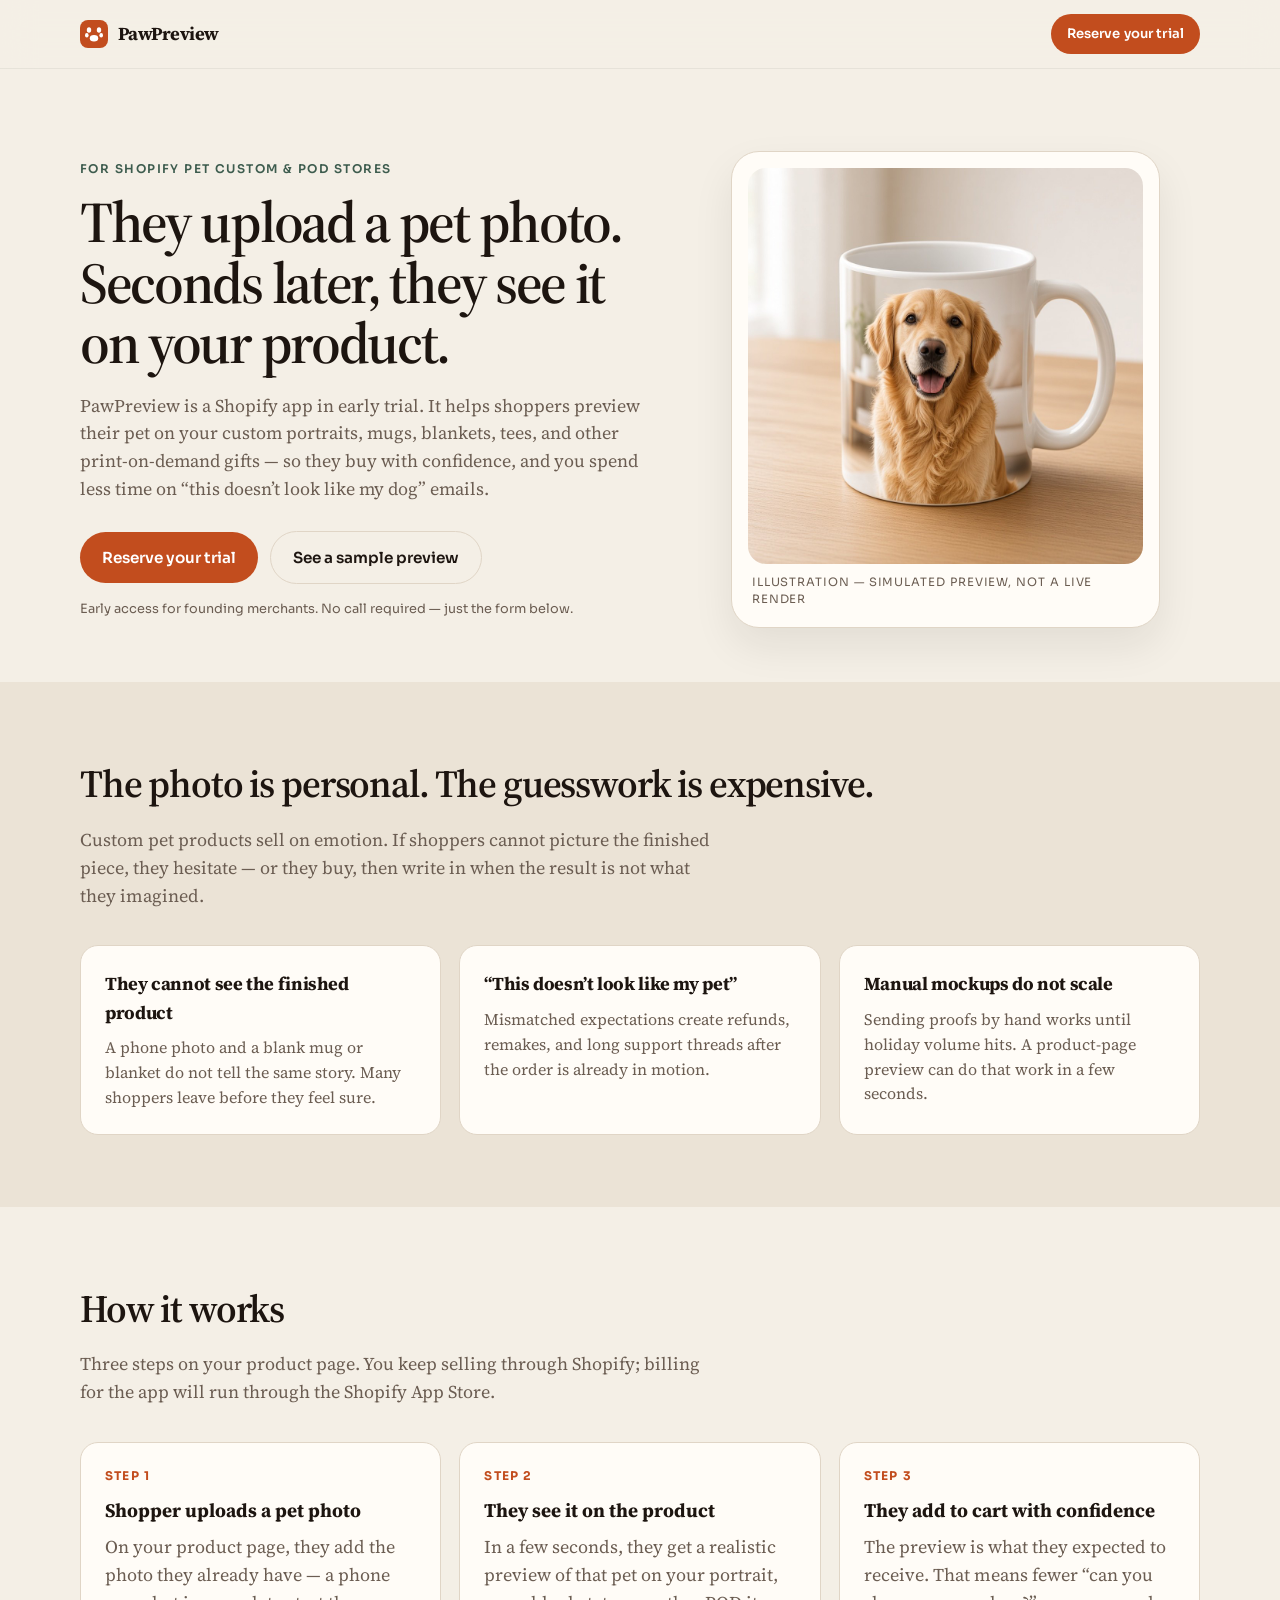
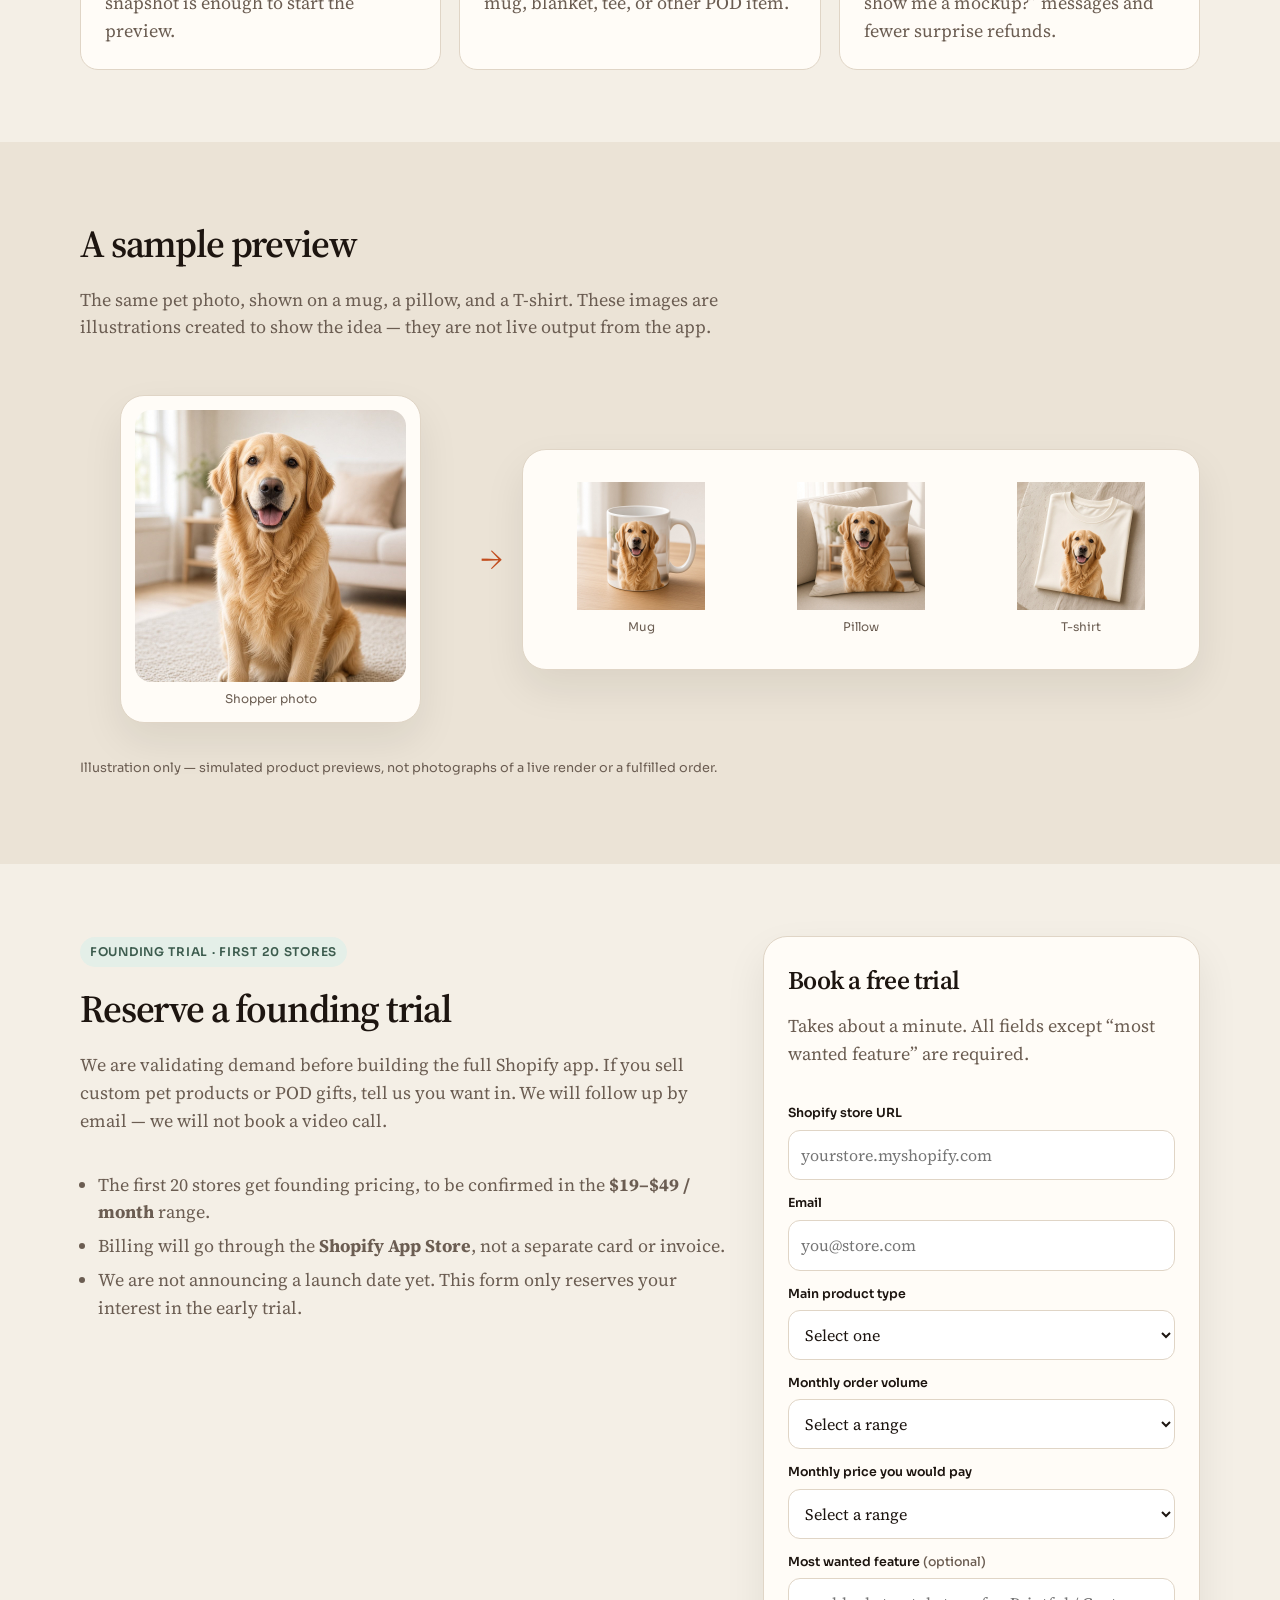
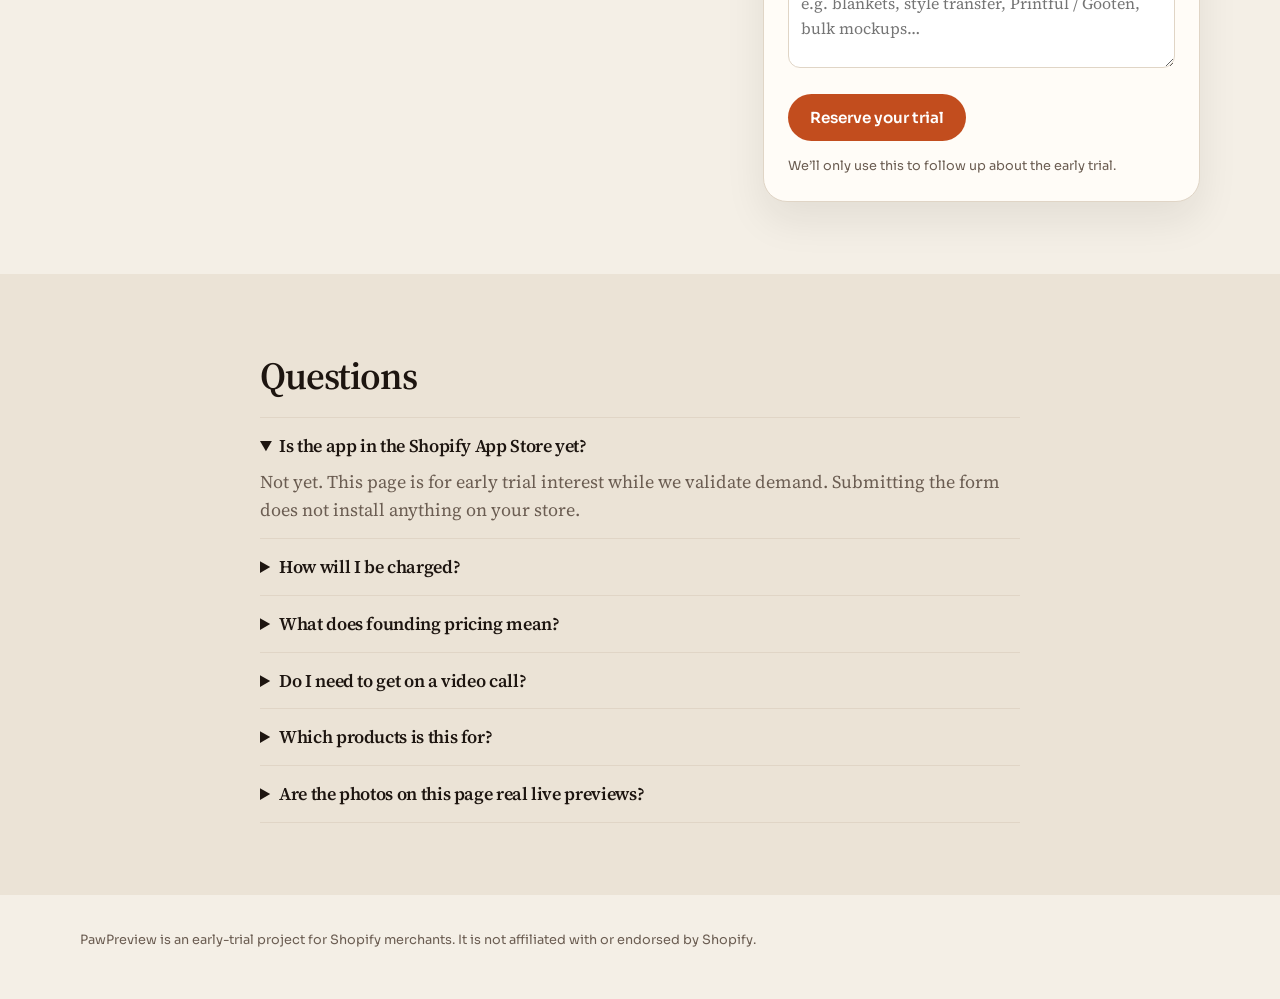
==== site/index.html @ baf6f9ef "Serve the landing page as a static site and accept JSON trial forms." ====
<!DOCTYPE html>
<html lang="en">
<head>
  <meta charset="utf-8">
  <meta name="viewport" content="width=device-width, initial-scale=1">
  <title>PawPreview — See their pet on your product, before they buy</title>
  <meta name="description" content="A Shopify app for custom pet and print-on-demand stores. Shoppers upload a pet photo and see a realistic preview on your portraits, mugs, blankets, or tees in seconds.">
  <meta name="robots" content="index,follow">
  <link rel="icon" href="favicon.svg" type="image/svg+xml">
  <link rel="preconnect" href="https://fonts.googleapis.com">
  <link rel="preconnect" href="https://fonts.gstatic.com" crossorigin>
  <link href="https://fonts.googleapis.com/css2?family=Sora:wght@500;600;700&family=Source+Serif+4:opsz,wght@8..60,500;8..60,600;8..60,700&display=swap" rel="stylesheet">
  <link rel="stylesheet" href="style.css">
</head>
<body>
  <header class="site">
    <div class="wrap nav">
      <a class="wordmark" href="#top">
        <svg width="28" height="28" viewBox="0 0 28 28" aria-hidden="true">
          <rect width="28" height="28" rx="8" fill="#C24D1E"/>
          <ellipse cx="9" cy="10" rx="2.2" ry="2.7" fill="#fff"/>
          <ellipse cx="19" cy="10" rx="2.2" ry="2.7" fill="#fff"/>
          <ellipse cx="6.8" cy="15.2" rx="1.8" ry="2.3" fill="#fff"/>
          <ellipse cx="21.2" cy="15.2" rx="1.8" ry="2.3" fill="#fff"/>
          <ellipse cx="14" cy="18.2" rx="4.2" ry="3.3" fill="#fff"/>
        </svg>
        PawPreview
      </a>
      <a class="nav-cta" href="#trial">Reserve your trial</a>
    </div>
  </header>

  <main id="top">
    <div class="wrap hero">
      <div>
        <p class="eyebrow">For Shopify pet custom &amp; POD stores</p>
        <h1>They upload a pet photo. Seconds later, they see it on your product.</h1>
        <p class="lede">PawPreview is a Shopify app in early trial. It helps shoppers preview their pet on your custom portraits, mugs, blankets, tees, and other print-on-demand gifts — so they buy with confidence, and you spend less time on “this doesn’t look like my dog” emails.</p>
        <div class="actions">
          <a class="btn btn-primary" href="#trial">Reserve your trial</a>
          <a class="btn btn-ghost" href="#demo">See a sample preview</a>
        </div>
        <p class="note">Early access for founding merchants. No call required — just the form below.</p>
      </div>
      <figure class="hero-art">
        <img src="images/product-mug.jpg" alt="Illustration of a golden retriever photo printed on a white mug">
        <figcaption class="caption">Illustration — simulated preview, not a live render</figcaption>
      </figure>
    </div>

    <section class="alt" id="problem">
      <div class="wrap">
        <h2>The photo is personal. The guesswork is expensive.</h2>
        <p class="section-lead">Custom pet products sell on emotion. If shoppers cannot picture the finished piece, they hesitate — or they buy, then write in when the result is not what they imagined.</p>
        <div class="pains">
          <article class="card">
            <h3>They cannot see the finished product</h3>
            <p>A phone photo and a blank mug or blanket do not tell the same story. Many shoppers leave before they feel sure.</p>
          </article>
          <article class="card">
            <h3>“This doesn’t look like my pet”</h3>
            <p>Mismatched expectations create refunds, remakes, and long support threads after the order is already in motion.</p>
          </article>
          <article class="card">
            <h3>Manual mockups do not scale</h3>
            <p>Sending proofs by hand works until holiday volume hits. A product-page preview can do that work in a few seconds.</p>
          </article>
        </div>
      </div>
    </section>

    <section id="how">
      <div class="wrap">
        <h2>How it works</h2>
        <p class="section-lead">Three steps on your product page. You keep selling through Shopify; billing for the app will run through the Shopify App Store.</p>
        <div class="steps">
          <article class="step">
            <div class="num">STEP 1</div>
            <h3>Shopper uploads a pet photo</h3>
            <p>On your product page, they add the photo they already have — a phone snapshot is enough to start the preview.</p>
          </article>
          <article class="step">
            <div class="num">STEP 2</div>
            <h3>They see it on the product</h3>
            <p>In a few seconds, they get a realistic preview of that pet on your portrait, mug, blanket, tee, or other POD item.</p>
          </article>
          <article class="step">
            <div class="num">STEP 3</div>
            <h3>They add to cart with confidence</h3>
            <p>The preview is what they expected to receive. That means fewer “can you show me a mockup?” messages and fewer surprise refunds.</p>
          </article>
        </div>
      </div>
    </section>

    <section class="alt" id="demo">
      <div class="wrap">
        <h2>A sample preview</h2>
        <p class="section-lead">The same pet photo, shown on a mug, a pillow, and a T-shirt. These images are illustrations created to show the idea — they are not live output from the app.</p>
        <div class="demo-flow">
          <figure class="demo-source">
            <img src="images/pet-source.jpg" alt="Sample shopper photo of a golden retriever">
            <figcaption>Shopper photo</figcaption>
          </figure>
          <div class="arrow" aria-hidden="true">→</div>
          <div class="demo-products">
            <div class="products">
              <figure class="product">
                <img src="images/product-mug.jpg" alt="Illustration of the same pet printed on a mug">
                <figcaption>Mug</figcaption>
              </figure>
              <figure class="product">
                <img src="images/product-pillow.jpg" alt="Illustration of the same pet printed on a throw pillow">
                <figcaption>Pillow</figcaption>
              </figure>
              <figure class="product">
                <img src="images/product-tee.jpg" alt="Illustration of the same pet printed on a T-shirt">
                <figcaption>T-shirt</figcaption>
              </figure>
            </div>
          </div>
        </div>
        <p class="demo-note">Illustration only — simulated product previews, not photographs of a live render or a fulfilled order.</p>
      </div>
    </section>

    <section id="trial">
      <div class="wrap offer">
        <div>
          <div class="chip">Founding trial · first 20 stores</div>
          <h2>Reserve a founding trial</h2>
          <p class="section-lead">We are validating demand before building the full Shopify app. If you sell custom pet products or POD gifts, tell us you want in. We will follow up by email — we will not book a video call.</p>
          <ul>
            <li>The first 20 stores get founding pricing, to be confirmed in the <strong>$19–$49 / month</strong> range.</li>
            <li>Billing will go through the <strong>Shopify App Store</strong>, not a separate card or invoice.</li>
            <li>We are not announcing a launch date yet. This form only reserves your interest in the early trial.</li>
          </ul>
        </div>
        <div class="form-card" id="form">
          <div id="form-success" class="success" hidden>
            <h3>You’re on the list.</h3>
            <p>Thanks — we received your request and will follow up by email if a founding trial spot is a fit.</p>
          </div>
          <form id="trial-form">
          <h2>Book a free trial</h2>
          <p class="section-lead">Takes about a minute. All fields except “most wanted feature” are required.</p>
          <div id="form-errors" class="flashes" hidden></div>
          <div id="form-wait" class="wait" hidden role="status" aria-live="polite">
            <div class="spinner" aria-hidden="true"></div>
            <div>
              <strong>Waking the trial form…</strong>
              <p>The sign-up service may take up to about a minute if it has been idle. Please keep this tab open.</p>
            </div>
          </div>
            <div class="hp" aria-hidden="true">
              <label>Company website <input type="text" name="company_website" tabindex="-1" autocomplete="off"></label>
            </div>
            <label for="store_url">Shopify store URL</label>
            <input id="store_url" name="store_url" type="text" required placeholder="yourstore.myshopify.com" autocomplete="url">

            <label for="email">Email</label>
            <input id="email" name="email" type="email" required placeholder="you@store.com" autocomplete="email">

            <label for="category">Main product type</label>
            <select id="category" name="category" required>
              <option value="" disabled selected>Select one</option>
              <option value="custom_portraits">Custom pet portraits</option>
              <option value="mugs">Mugs and drinkware</option>
              <option value="blankets_pillows">Blankets, pillows, or home goods</option>
              <option value="apparel">T-shirts or apparel</option>
              <option value="mixed_pod">Mixed custom / POD pet gifts</option>
              <option value="other">Other pet custom products</option>
            </select>

            <label for="monthly_orders">Monthly order volume</label>
            <select id="monthly_orders" name="monthly_orders" required>
              <option value="" disabled selected>Select a range</option>
              <option value="0-20">0–20</option>
              <option value="21-100">21–100</option>
              <option value="101-500">101–500</option>
              <option value="501-2000">501–2,000</option>
              <option value="2000+">2,000+</option>
            </select>

            <label for="pay_range">Monthly price you would pay</label>
            <select id="pay_range" name="pay_range" required>
              <option value="" disabled selected>Select a range</option>
              <option value="free_only">$0 / I would only use a free plan</option>
              <option value="9-19">$9–19</option>
              <option value="19-49">$19–49</option>
              <option value="49+">$49+</option>
            </select>

            <label for="wanted_feature">Most wanted feature <span style="font-weight:500;color:var(--muted)">(optional)</span></label>
            <textarea id="wanted_feature" name="wanted_feature" placeholder="e.g. blankets, style transfer, Printful / Gooten, bulk mockups…"></textarea>

            <div style="margin-top:18px">
              <button class="btn btn-primary" id="submit-btn" type="submit">Reserve your trial</button>
            </div>
            <p class="note">We’ll only use this to follow up about the early trial.</p>
          </form>
        </div>
      </div>
    </section>

    <section class="alt" id="faq">
      <div class="wrap faq">
        <h2>Questions</h2>
        <details open>
          <summary>Is the app in the Shopify App Store yet?</summary>
          <p>Not yet. This page is for early trial interest while we validate demand. Submitting the form does not install anything on your store.</p>
        </details>
        <details>
          <summary>How will I be charged?</summary>
          <p>When the app is available, billing will run through the Shopify App Store. There is no separate card to enter on this page, and this form is not a charge.</p>
        </details>
        <details>
          <summary>What does founding pricing mean?</summary>
          <p>The first 20 stores to join the early trial will get a founding rate, to be confirmed in the $19–$49 per month range. We are not locking a final price or a launch date on this page.</p>
        </details>
        <details>
          <summary>Do I need to get on a video call?</summary>
          <p>No. Just send the form. If the trial is a fit, we will follow up by email.</p>
        </details>
        <details>
          <summary>Which products is this for?</summary>
          <p>Custom pet portraits and print-on-demand gifts — including mugs, blankets, pillows, T-shirts, and similar items sold on Shopify.</p>
        </details>
        <details>
          <summary>Are the photos on this page real live previews?</summary>
          <p>No. They are labeled illustrations, made to show the kind of before-and-after a shopper would see. Live quality will be proven in the trial, not claimed here.</p>
        </details>
      </div>
    </section>
  </main>
  <footer>
    <div class="wrap">PawPreview is an early-trial project for Shopify merchants. It is not affiliated with or endorsed by Shopify.</div>
  </footer>
  <script src="js/trial.js"></script>
</body>
</html>
---- site/style.css ----
/* PawPreview landing */
:root {
  --bg: #f4efe6;
  --bg-deep: #ebe3d6;
  --ink: #1d1510;
  --muted: #6b5d52;
  --line: #e0d5c6;
  --card: #fffcf7;
  --accent: #c24d1e;
  --accent-dark: #9a3512;
  --sage: #3d5c4e;
  --shadow: 0 18px 40px rgba(29, 21, 16, 0.08);
  --radius: 18px;
}
* { box-sizing: border-box; }
html { scroll-behavior: smooth; }
body {
  margin: 0;
  color: var(--ink);
  background: var(--bg);
  font-family: "Source Serif 4", Georgia, serif;
  font-size: 18px;
  line-height: 1.55;
}
img { max-width: 100%; display: block; }
a { color: var(--accent-dark); }
.wrap {
  width: min(1120px, calc(100% - 40px));
  margin: 0 auto;
}
header.site {
  position: sticky;
  top: 0;
  z-index: 20;
  backdrop-filter: blur(16px);
  background: rgba(244, 239, 230, 0.88);
  border-bottom: 1px solid rgba(29, 21, 16, 0.06);
}
.nav {
  display: flex;
  align-items: center;
  justify-content: space-between;
  padding: 14px 0;
  gap: 16px;
}
.wordmark {
  display: flex;
  align-items: center;
  gap: 10px;
  color: inherit;
  text-decoration: none;
  font-weight: 700;
  letter-spacing: -0.03em;
  font-size: 1.15rem;
}
.wordmark svg { display: block; }
.nav-cta {
  display: inline-flex;
  align-items: center;
  background: var(--accent);
  color: #fff;
  text-decoration: none;
  border-radius: 999px;
  padding: 10px 16px;
  font-family: "Sora", sans-serif;
  font-size: 0.82rem;
  font-weight: 600;
  letter-spacing: 0.01em;
}
.nav-cta:hover { background: var(--accent-dark); }
.hero {
  padding: 64px 0 36px;
  display: grid;
  grid-template-columns: 1.05fr 0.95fr;
  gap: 48px;
  align-items: center;
}
.eyebrow {
  font-family: "Sora", sans-serif;
  font-size: 0.75rem;
  font-weight: 600;
  letter-spacing: 0.12em;
  text-transform: uppercase;
  color: var(--sage);
  margin: 0 0 14px;
}
h1 {
  font-size: clamp(2.3rem, 4.6vw, 3.6rem);
  line-height: 1.05;
  letter-spacing: -0.04em;
  margin: 0 0 18px;
  font-weight: 600;
}
.lede {
  font-size: 1.12rem;
  color: var(--muted);
  margin: 0 0 28px;
  max-width: 38rem;
}
.actions { display: flex; gap: 12px; flex-wrap: wrap; align-items: center; }
.btn {
  display: inline-flex;
  align-items: center;
  justify-content: center;
  border: 0;
  border-radius: 999px;
  padding: 14px 22px;
  font-family: "Sora", sans-serif;
  font-size: 0.95rem;
  font-weight: 600;
  text-decoration: none;
  cursor: pointer;
}
.btn-primary { background: var(--accent); color: #fff; }
.btn-primary:hover { background: var(--accent-dark); }
.btn-ghost {
  background: transparent;
  color: var(--ink);
  border: 1px solid var(--line);
}
.note {
  font-family: "Sora", sans-serif;
  font-size: 0.8rem;
  color: var(--muted);
  margin: 16px 0 0;
}
.hero-art {
  background: var(--card);
  border: 1px solid var(--line);
  border-radius: 28px;
  padding: 16px;
  box-shadow: var(--shadow);
}
.hero-art img { border-radius: 18px; width: 100%; aspect-ratio: 1; object-fit: cover; }
.caption {
  font-family: "Sora", sans-serif;
  font-size: 0.72rem;
  letter-spacing: 0.08em;
  text-transform: uppercase;
  color: var(--muted);
  margin: 10px 4px 2px;
}
section { padding: 72px 0; }
section.alt { background: var(--bg-deep); }
h2 {
  font-size: clamp(1.8rem, 3vw, 2.4rem);
  letter-spacing: -0.03em;
  margin: 0 0 12px;
  font-weight: 600;
}
.section-lead { color: var(--muted); max-width: 40rem; margin: 0 0 36px; }
.pains {
  display: grid;
  grid-template-columns: repeat(3, 1fr);
  gap: 18px;
}
.card {
  background: var(--card);
  border: 1px solid var(--line);
  border-radius: var(--radius);
  padding: 24px;
}
.card h3 {
  font-size: 1.15rem;
  margin: 0 0 8px;
  letter-spacing: -0.02em;
}
.card p { margin: 0; color: var(--muted); font-size: 1rem; }
.steps {
  display: grid;
  grid-template-columns: repeat(3, 1fr);
  gap: 18px;
  counter-reset: step;
}
.step {
  background: var(--card);
  border: 1px solid var(--line);
  border-radius: var(--radius);
  padding: 24px;
}
.step .num {
  font-family: "Sora", sans-serif;
  font-size: 0.75rem;
  font-weight: 700;
  letter-spacing: 0.1em;
  color: var(--accent);
  margin-bottom: 10px;
}
.step h3 { margin: 0 0 8px; font-size: 1.2rem; }
.step p { margin: 0; color: var(--muted); }
.demo-flow {
  display: grid;
  grid-template-columns: 0.9fr auto 1.6fr;
  gap: 20px;
  align-items: center;
}
.demo-source, .demo-products {
  background: var(--card);
  border: 1px solid var(--line);
  border-radius: 24px;
  padding: 14px;
  box-shadow: var(--shadow);
}
.demo-source img, .product figure img {
  width: 100%;
  aspect-ratio: 1;
  object-fit: cover;
  border-radius: 16px;
}
.products {
  display: grid;
  grid-template-columns: repeat(3, 1fr);
  gap: 12px;
}
.product figcaption, .demo-source figcaption {
  font-family: "Sora", sans-serif;
  font-size: 0.75rem;
  color: var(--muted);
  margin-top: 8px;
  text-align: center;
}
.arrow {
  font-size: 2rem;
  color: var(--accent);
  text-align: center;
}
.demo-note {
  margin-top: 18px;
  font-family: "Sora", sans-serif;
  font-size: 0.8rem;
  color: var(--muted);
}
.offer {
  display: grid;
  grid-template-columns: 1.2fr 0.8fr;
  gap: 28px;
  align-items: start;
}
.chip {
  display: inline-block;
  font-family: "Sora", sans-serif;
  font-size: 0.75rem;
  font-weight: 600;
  letter-spacing: 0.06em;
  text-transform: uppercase;
  color: var(--sage);
  background: #e4efe8;
  border-radius: 999px;
  padding: 6px 10px;
  margin-bottom: 12px;
}
.offer ul { margin: 12px 0 0; padding-left: 1.1rem; color: var(--muted); }
.offer li { margin: 6px 0; }
.form-card {
  background: var(--card);
  border: 1px solid var(--line);
  border-radius: 24px;
  padding: 24px;
  box-shadow: var(--shadow);
}
.form-card h2 { font-size: 1.6rem; }
label {
  display: block;
  font-family: "Sora", sans-serif;
  font-size: 0.78rem;
  font-weight: 600;
  margin: 14px 0 6px;
}
input[type="text"], input[type="email"], input[type="url"], input[type="password"], select, textarea {
  width: 100%;
  border: 1px solid var(--line);
  background: #fff;
  border-radius: 12px;
  padding: 12px 12px;
  font: inherit;
  font-size: 1rem;
  color: var(--ink);
}
textarea { min-height: 90px; resize: vertical; }
.hp { position: absolute; left: -9999px; width: 1px; height: 1px; overflow: hidden; }
.flashes {
  background: #f8e6d8;
  color: #7a2e12;
  border-radius: 10px;
  padding: 10px 12px;
  font-size: 0.95rem;
  margin-bottom: 8px;
}
.success {
  background: #e4efe8;
  color: var(--sage);
  border-radius: 12px;
  padding: 16px;
  margin-bottom: 8px;
}
.success h3 { margin: 0 0 6px; }
.success p { margin: 0; color: var(--ink); }
.faq { max-width: 760px; }
details {
  border-top: 1px solid var(--line);
  padding: 14px 0;
}
details:last-child { border-bottom: 1px solid var(--line); }
summary {
  cursor: pointer;
  font-weight: 600;
  letter-spacing: -0.02em;
}
details p { margin: 8px 0 0; color: var(--muted); }
footer {
  padding: 36px 0 48px;
  color: var(--muted);
  font-family: "Sora", sans-serif;
  font-size: 0.8rem;
}
@media (max-width: 860px) {
  .hero, .demo-flow, .offer, .pains, .steps { grid-template-columns: 1fr; }
  .arrow { transform: rotate(90deg); }
  .products { grid-template-columns: 1fr; }
  section { padding: 52px 0; }
  .hero { padding-top: 36px; }
}

.wait {
  display: flex;
  gap: 12px;
  align-items: flex-start;
  background: #f7efe3;
  border: 1px solid var(--line);
  border-radius: 12px;
  padding: 12px 14px;
  margin: 8px 0 12px;
  font-size: 0.95rem;
  color: var(--ink);
}
.wait p { margin: 4px 0 0; color: var(--muted); font-size: 0.88rem; }
.wait[hidden], .success[hidden], .flashes[hidden] { display: none; }
.spinner {
  width: 22px;
  height: 22px;
  margin-top: 2px;
  border: 3px solid #e0d5c6;
  border-top-color: var(--accent);
  border-radius: 50%;
  animation: spin 0.8s linear infinite;
  flex: 0 0 22px;
}
@keyframes spin { to { transform: rotate(360deg); } }
button[disabled] { opacity: 0.65; cursor: wait; }
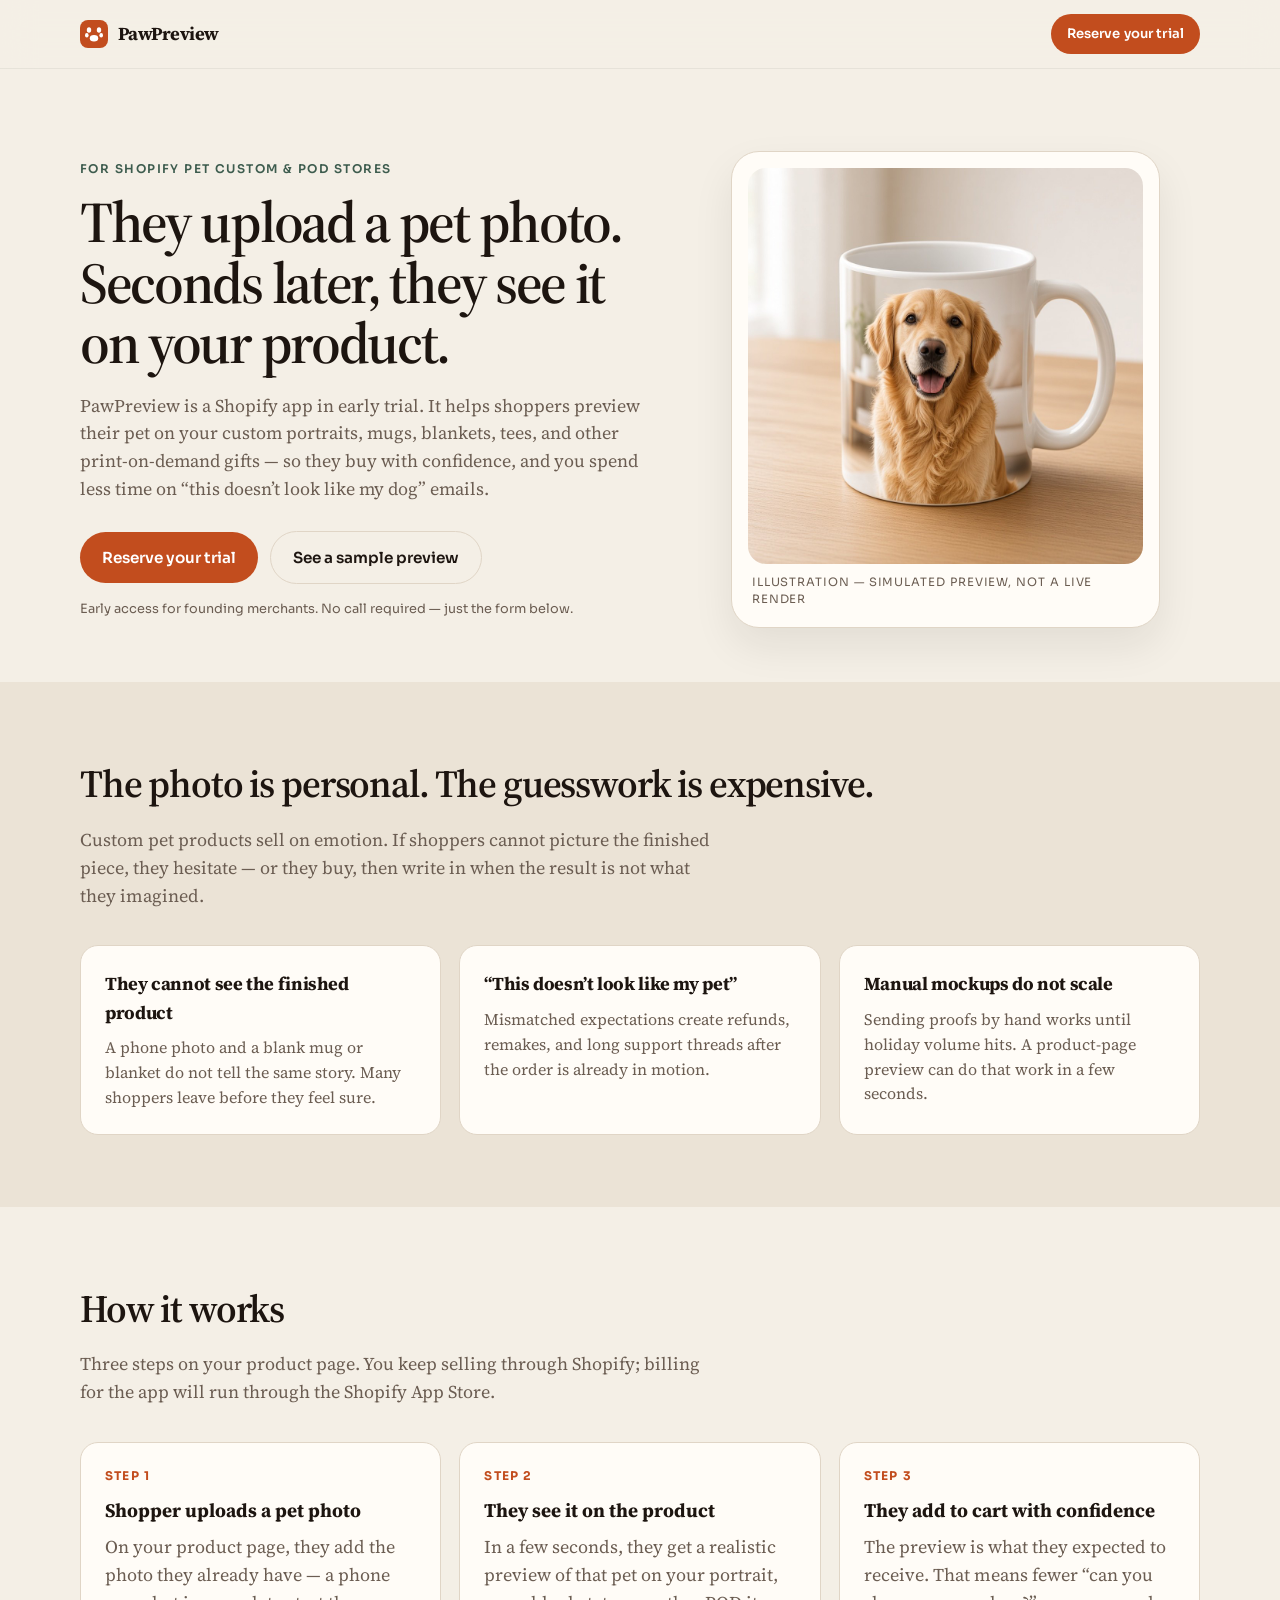
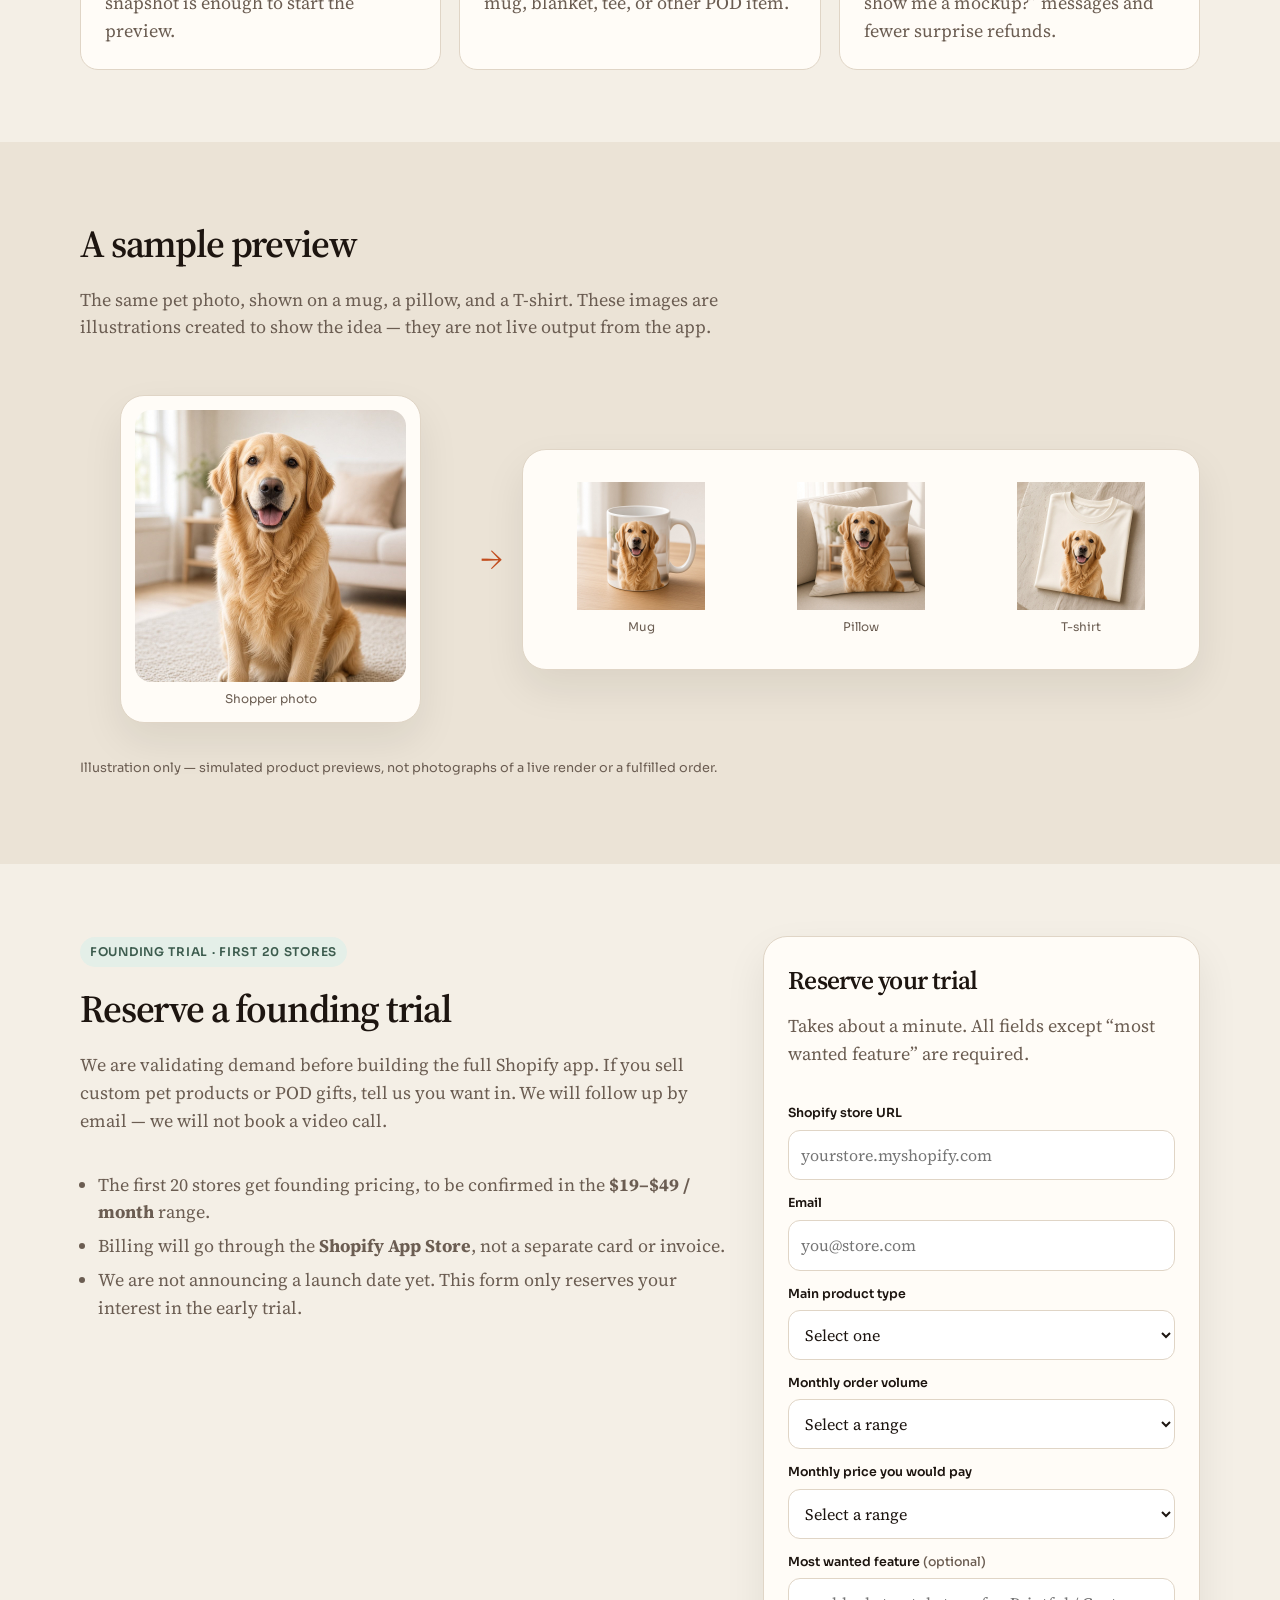
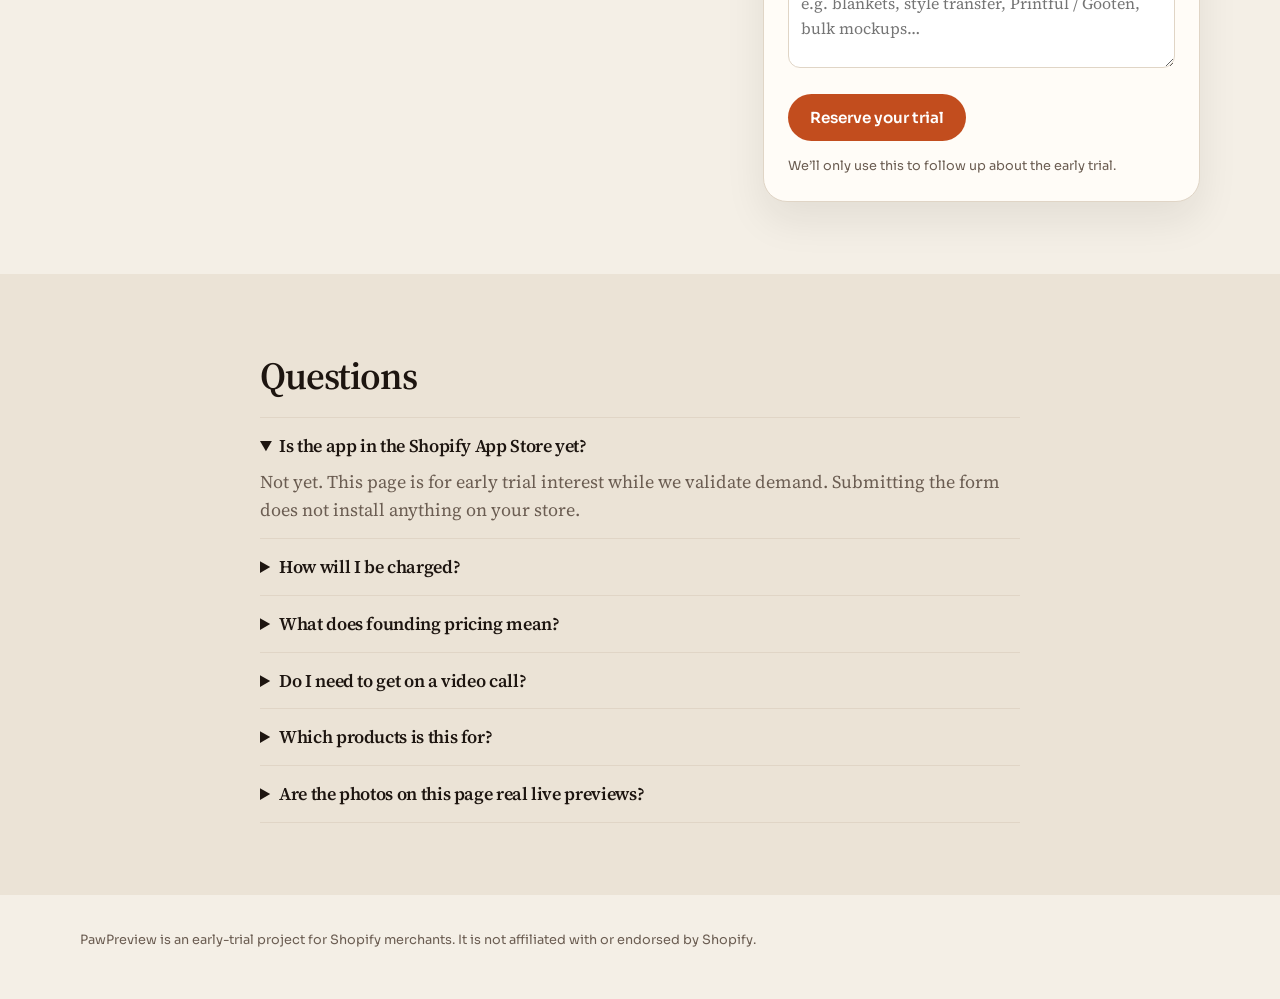
==== commit 5a5eee45: "Use Reserve wording and drop free-trial promise copy." ====
--- a/site/index.html
+++ b/site/index.html
@@ -142,7 +142,7 @@
             <p>Thanks — we received your request and will follow up by email if a founding trial spot is a fit.</p>
           </div>
           <form id="trial-form">
-          <h2>Book a free trial</h2>
+          <h2>Reserve your trial</h2>
           <p class="section-lead">Takes about a minute. All fields except “most wanted feature” are required.</p>
           <div id="form-errors" class="flashes" hidden></div>
           <div id="form-wait" class="wait" hidden role="status" aria-live="polite">
